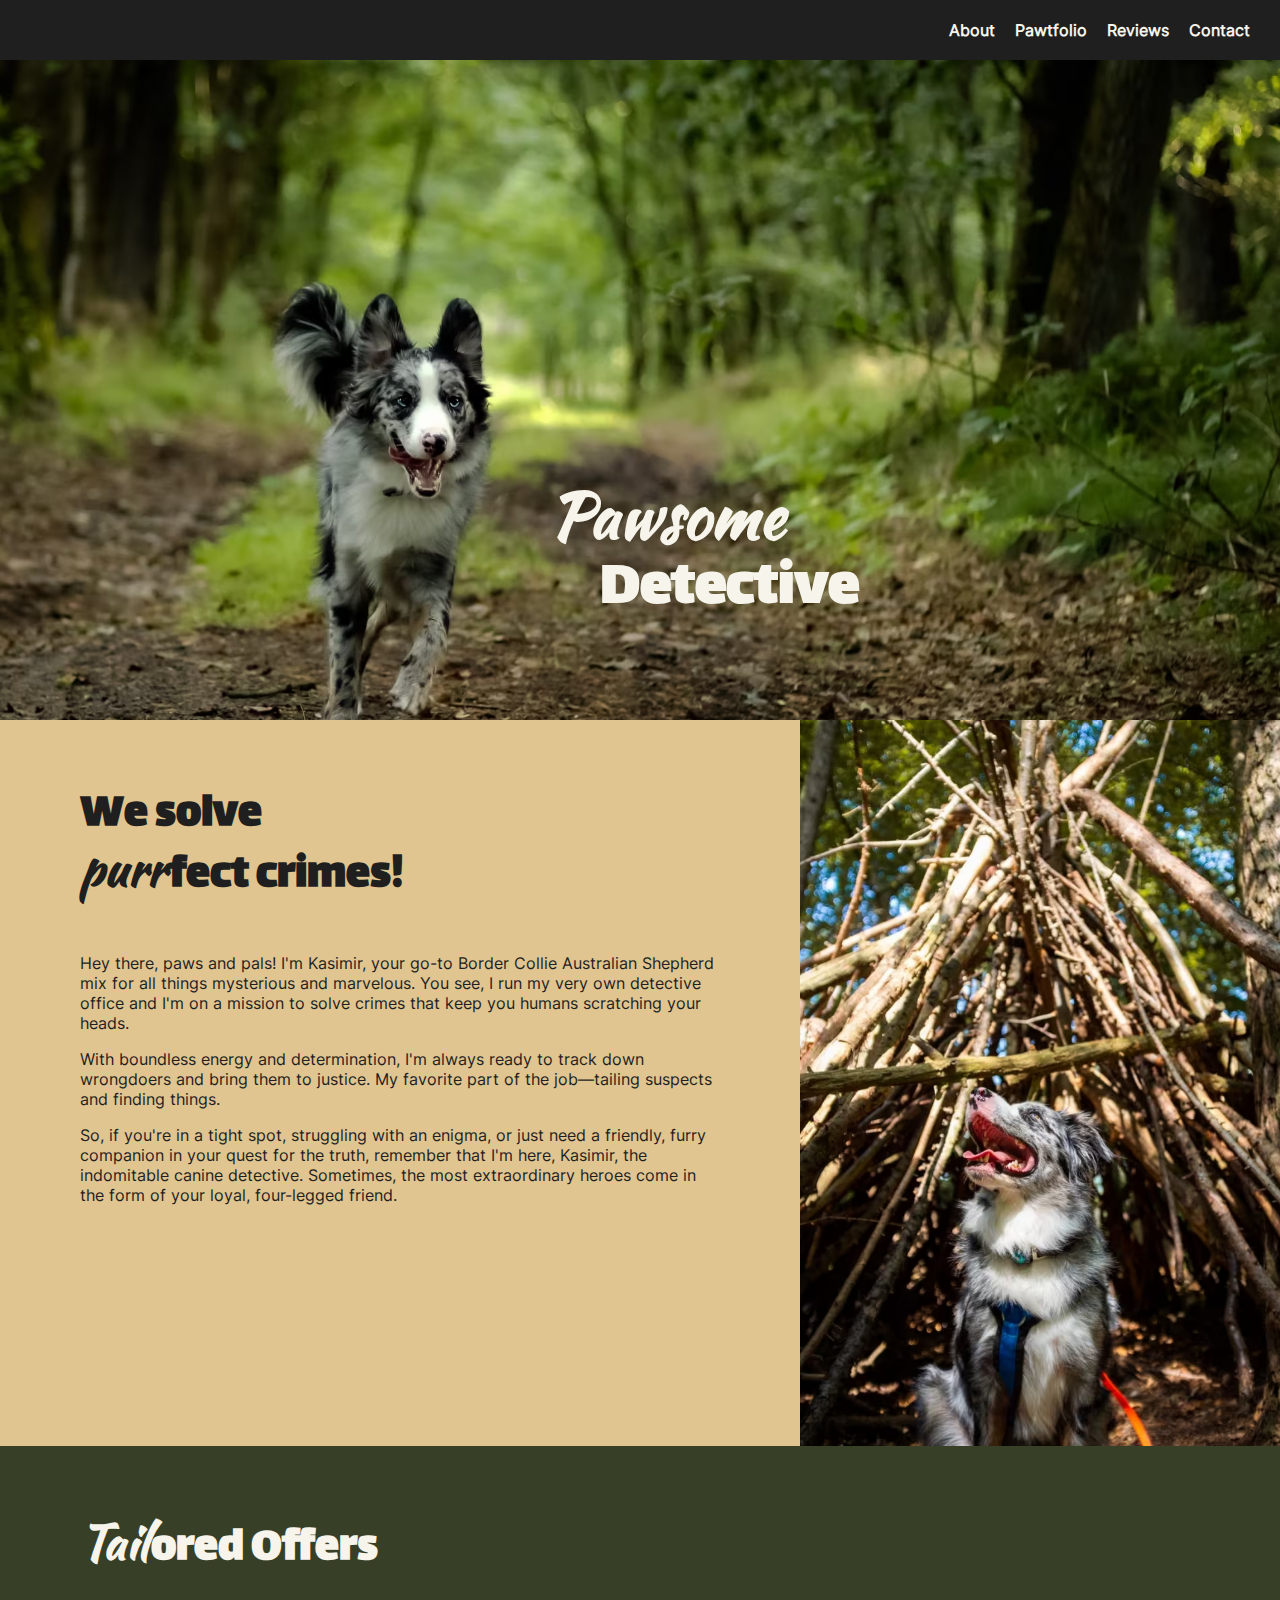
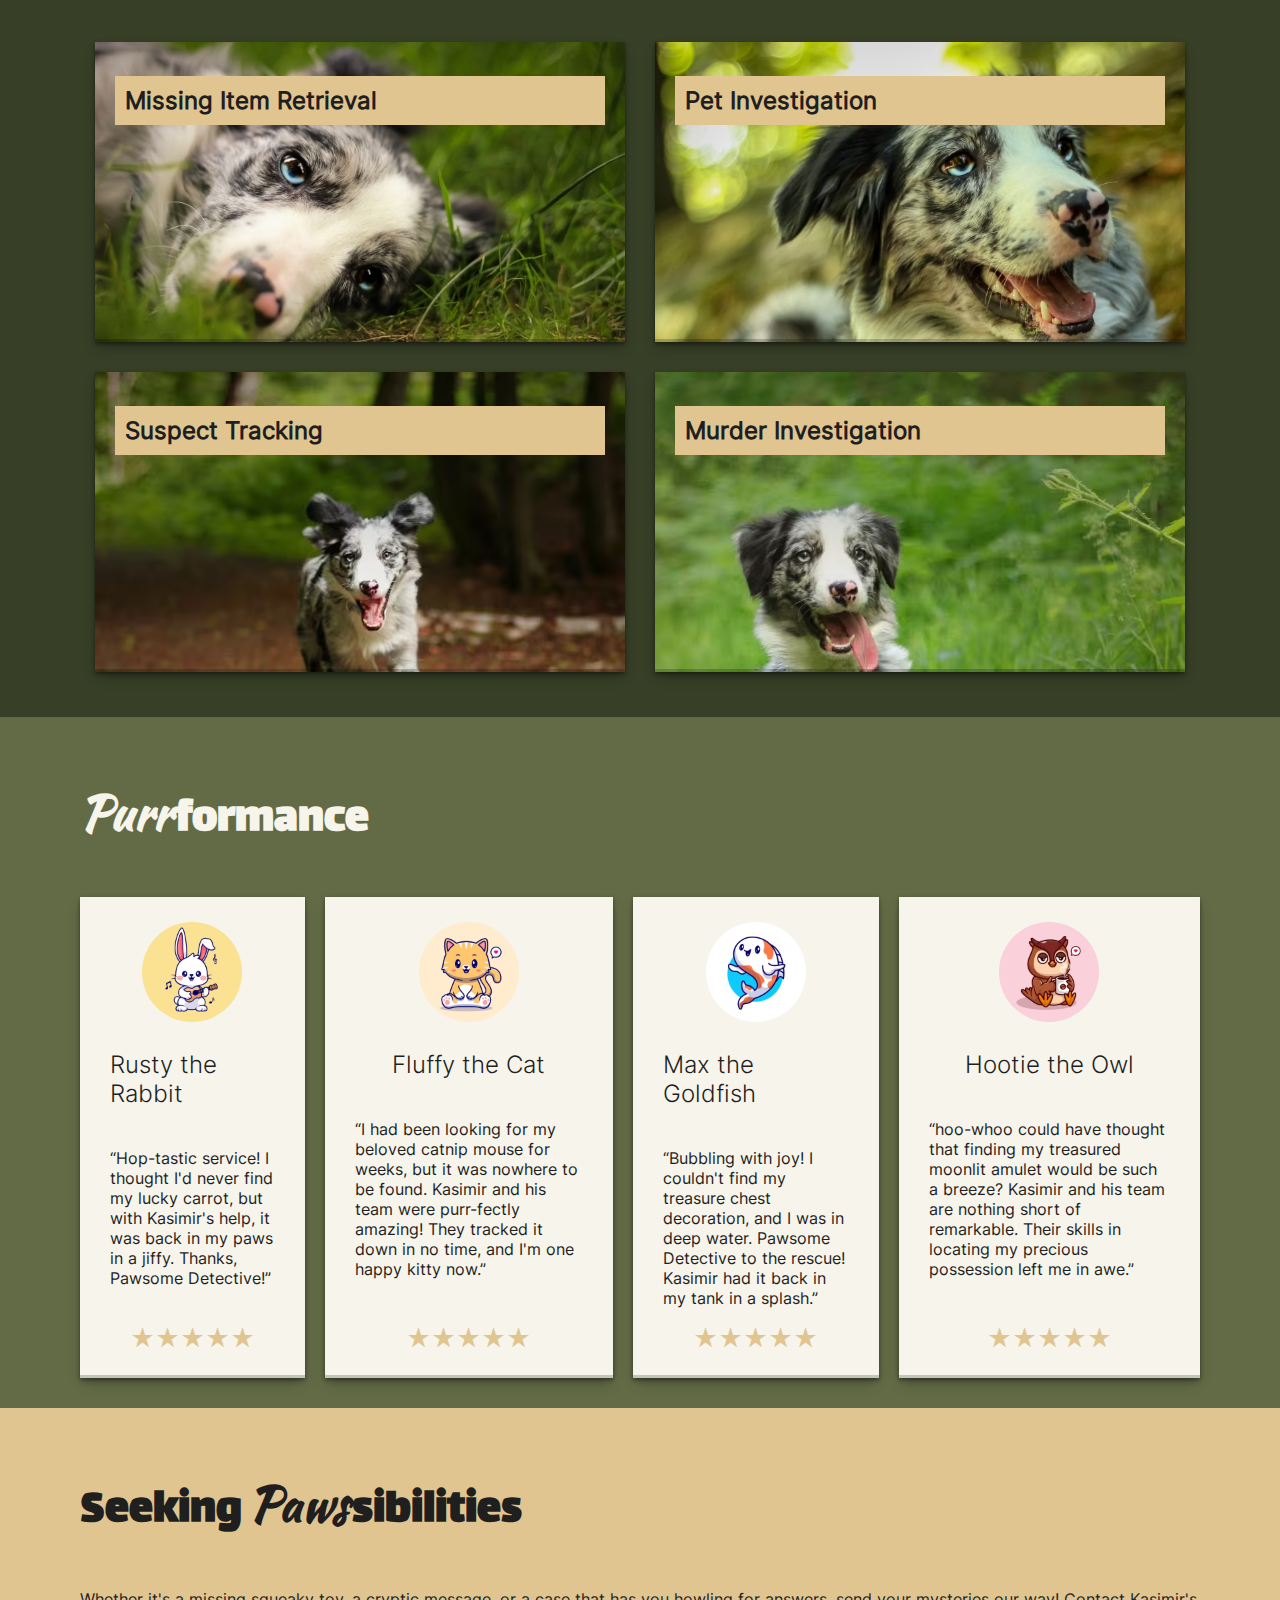
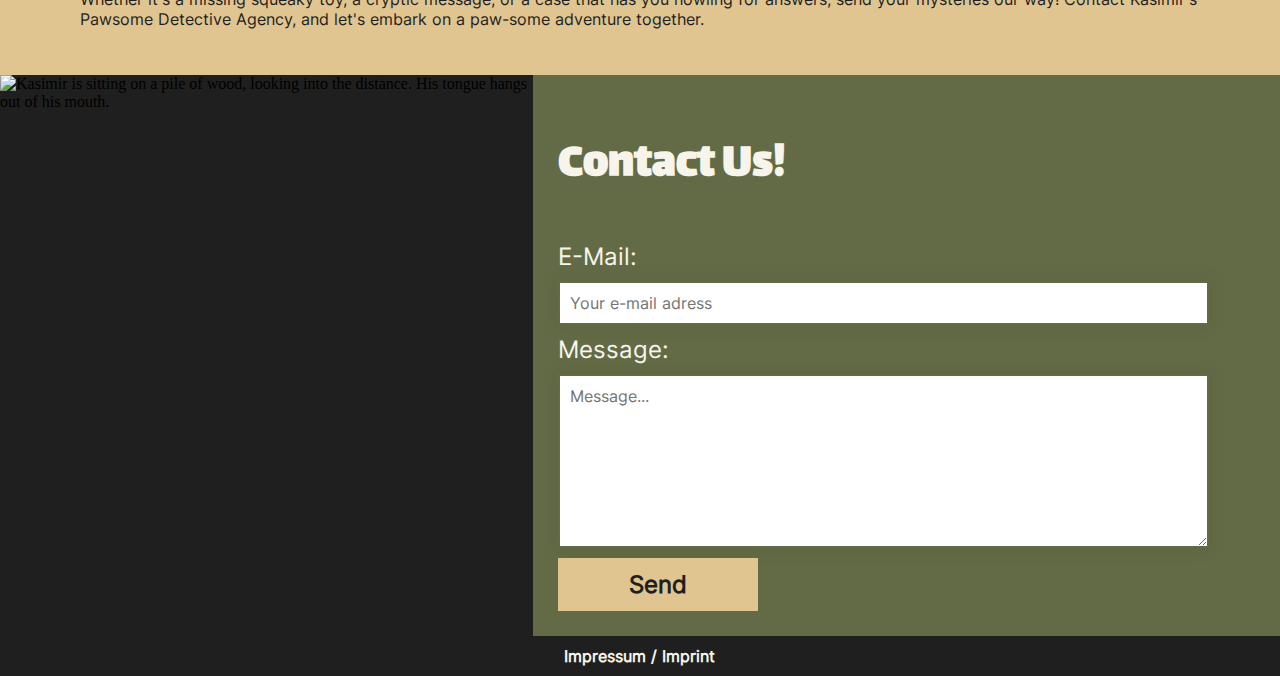
==== index.html @ 75e12eac "fix spelling error in title" ====
<!DOCTYPE html>
<html lang="en">

<head>
	<meta charset="utf-8">
	<meta name="viewport" content="width=device-width, initial-scale=1">
	<meta name="description" content="Kasimirs Pawsome Detective Agency.">
	<title>Pawsome Detective</title>
	<link href="assets/css/style.css" rel="stylesheet" />
</head>

<body>
	<div class="center">
		<div class="grid">
			<header class="navigation">
				<nav>
					<ul>
						<li><a href="#about">About</a></li>
						<li><a href="#pawtfolio">Pawtfolio</a></li>
						<li><a href="#reviews">Reviews</a></li>
						<li><a href="#contact">Contact</a></li>
					</ul>
				</nav>
			</header>
			<section class="header">
				<h1><span class="written-font">Pawsome</span><br><span class="offset">Detective</span></h1>
			</section>
			<div class="about row">
				<section id="about" class="color-light w50">
					<h2>We solve <br><span class="written-font">purr</span>fect crimes!</h2>
					<p>Hey there, paws and pals!
						I'm Kasimir, your go-to Border Collie Australian Shepherd mix for all things mysterious and marvelous. You see, I run my very own detective office and I'm on a mission to solve crimes that keep you humans scratching your heads.</p>
					<p>With boundless energy and determination, I'm always ready to track down wrongdoers and bring them to justice. My favorite part of the job—tailing suspects and finding things.</p>
					<p>So, if you're in a tight spot, struggling with an enigma, or just need a friendly, furry companion in your quest for the truth, remember that I'm here, Kasimir, the indomitable canine detective. Sometimes, the most extraordinary heroes come in the form of your loyal, four-legged friend.</p>
				</section>
				<div>
					<picture>
						<source media="(max-width: 799px)" srcset="assets/img/kasimir-tent-500w.avif" type="image/avif">
						<source media="(min-width: 800px)" srcset="assets/img/kasimir-tent-800w.avif" type="image/avif">
						<img src="assets/img/kasimir-tent-small.jpg" alt="Kasimir is sitting under a tent made out of sticks and looks up into the sky." class="picture w50">
					</picture>
				</div>
			</div>
			<section id="pawtfolio" class="offers color-dark">
				<h2><span class="written-font">Tail</span>ored Offers</h2>
				<div class="tile">
					<div class="color-light card card1">
						<div class="card-inside">
							<h3>Missing Item Retrieval</h3>
							<p>Kasimir's exceptional sense of smell and tracking abilities make him the go-to expert for finding lost or missing objects, from keys and jewelry to cherished toys.</p>
						</div>
					</div>
					<div class="color-light card card3">
						<div class="card-inside">
							<h3>Pet Investigation</h3>
							<p>Beyond human cases, Pawsome Detective specializes in investigating pet-related mysteries, such as lost pets, missing treats, and even uncovering the culprit behind the midnight snack raids.</p>
						</div>
					</div>
				</div>
				<div class="tile">
					<div class="color-light card card2">
						<div class="card-inside">
							<h3>Suspect Tracking</h3>
							<p>Kasimir's relentless pursuit of suspects, with his impressive tracking skills, are instrumental in tracking down wrongdoers and solving crimes.</p>
						</div>
					</div>
					<div class="color-light card card4">
						<div class="card-inside">
							<h3>Murder Investigation</h3>
							<p>When a murder case goes to the dogs, Kasimir is on the scent of justice! Kasimir's unwavering dedication to his work as a detective drives him to never give up on a case. His tenacity and boundless energy can lead to breakthroughs in even the most challenging murder mysteries.</p>
						</div>
					</div>
				</div>
			</section>
			<section id="reviews" class="reviews color-base">
				<h2><span class="written-font">Purr</span>formance</h2>
				<div id="slider" class="mobile">
					<input type="radio" name="slider" id="slide1" checked>
					<input type="radio" name="slider" id="slide2">
					<input type="radio" name="slider" id="slide3">
					<input type="radio" name="slider" id="slide4">
					<div id="slides">
						<div id="overflow">
							<div class="inner">
								<div class="slide slide_1">
									<div class="slide-content">
										<picture>
											<source srcset="assets/img/rabbit.avif" type="image/avif">
											<img src="assets/img/rabbit.jpg" alt="The illustration of a cute little rabbit, holding a guitar and playing music." class="profile">
										</picture>
										<h3>Rusty the Rabbit</h3>
										<p>“Hop-tastic service! I thought I'd never find my lucky carrot, but with Kasimir's help, it was back in my paws in a jiffy. Thanks, Pawsome Detective!”</p>
										<p class="stars">★★★★★</p>
									</div>
								</div>
								<div class="slide slide_2">
									<div class="slide-content">
										<picture>
											<source srcset="assets/img/cat.avif" type="image/avif">
											<img src="assets/img/cat.jpg" alt="The illustration of a cute little orange cat with a white belly. She is sitting on her bum and looks friendly." class="profile">
										</picture>
										<h3>Fluffy the Cat</h3>
										<p>“I had been looking for my beloved catnip mouse for weeks, but it was nowhere to be found. Kasimir and his team were purr-fectly amazing! They tracked it down in no time, and I'm one happy kitty now.”</p>
										<p class="stars">★★★★★</p>
									</div>
								</div>
								<div class="slide slide_3">
									<div class="slide-content">
										<picture>
											<source srcset="assets/img/fish.avif" type="image/avif">
											<img src="assets/img/fish.jpg" alt="The illustration of a white fish with orange parts. He is mid jump and looks happy." class="profile">
										</picture>
										<h3>Max the Goldfish</h3>
										<p>"Bubbling with joy! I couldn't find my treasure chest decoration, and I was in deep water. Pawsome Detective to the rescue! Kasimir had it back in my tank in a splash."</p>
										<p class="stars">★★★★★</p>
									</div>
								</div>
								<div class="slide slide_4">
									<div class="slide-content">
										<picture>
											<source srcset="assets/img/owl.avif" type="image/avif">
											<img src="assets/img/owl.jpg" alt="The illustration of a cute owl, holding a fresh cup of coffee in her wings." class="profile">
										</picture>
										<h3>Hootie the Owl</h3>
										<p>“Whoo-whoo could have thought that finding my treasured moonlit amulet would be such a breeze? Kasimir and his team are nothing short of remarkable. Their skills in locating my precious possession left me in awe.”</p>
										<p class="stars">★★★★★</p>
									</div>
								</div>
							</div>
						</div>
					</div>
					<div id="controls">
						<label for="slide1"></label>
						<label for="slide2"></label>
						<label for="slide3"></label>
						<label for="slide4"></label>
					</div>
					<div id="bullets">
						<label for="slide1"></label>
						<label for="slide2"></label>
						<label for="slide3"></label>
						<label for="slide4"></label>
					</div>
				</div>
				<div class="desktop">
					<div class="review-container">
						<div class="review-card">
							<picture>
								<source srcset="assets/img/rabbit.avif" type="image/avif">
								<img src="assets/img/rabbit.jpg" alt="The illustration of a cute little rabbit, holding a guitar and playing music." class="profile">
							</picture>
							<h3>Rusty the Rabbit</h3>
							<p class="text">“Hop-tastic service! I thought I'd never find my lucky carrot, but with Kasimir's help, it was back in my paws in a jiffy. Thanks, Pawsome Detective!”</p>
							<p class="stars">★★★★★</p>
						</div>
						<div class="review-card">
							<picture>
								<source srcset="assets/img/cat.avif" type="image/avif">
								<img src="assets/img/cat.jpg" alt="The illustration of a cute little orange cat with a white belly. She is sitting on her bum and looks friendly." class="profile">
							</picture>
							<h3>Fluffy the Cat</h3>
							<p class="text">“I had been looking for my beloved catnip mouse for weeks, but it was nowhere to be found. Kasimir and his team were purr-fectly amazing! They tracked it down in no time, and I'm one happy kitty now.”</p>
							<p class="stars">★★★★★</p>
						</div>
						<div class="review-card">
							<picture>
								<source srcset="assets/img/fish.avif" type="image/avif">
								<img src="assets/img/fish.jpg" alt="The illustration of a white fish with orange parts. He is mid jump and looks happy." class="profile">
							</picture>
							<h3>Max the Goldfish</h3>
							<p class="text">“Bubbling with joy! I couldn't find my treasure chest decoration, and I was in deep water. Pawsome Detective to the rescue! Kasimir had it back in my tank in a splash.”</p>
							<p class="stars">★★★★★</p>
						</div>
						<div class="review-card">
							<picture>
								<source srcset="assets/img/owl.avif" type="image/avif">
								<img src="assets/img/owl.jpg" alt="The illustration of a cute owl, holding a fresh cup of coffee in her wings." class="profile">
							</picture>
							<h3>Hootie the Owl</h3>
							<p class="text">“hoo-whoo could have thought that finding my treasured moonlit amulet would be such a breeze? Kasimir and his team are nothing short of remarkable. Their skills in locating my precious possession left me in awe.”</p>
							<p class="stars">★★★★★</p>
						</div>
					</div>
				</div>
			</section>
			<section id="contact" class="contact-text color-light">
				<h2>Seeking <span class="written-font">Paws</span>sibilities</h2>
				<p>Whether it's a missing squeaky toy, a cryptic message, or a case that has you howling for answers, send your mysteries our way! Contact Kasimir's Pawsome Detective Agency, and let's embark on a paw-some adventure together.</p>
			</section>
			<section class="contact-form color-base flex-col">
				<h2>Contact Us!</h3>
				<label for="mailform">E-Mail:</label>
				<input type="email" id="mailform" placeholder="Your e-mail adress">
				<label for="message">Message:</label>
				<textarea placeholder="Message..." id="message"></textarea>
				<button class="button">Send</button>
			</section>
			<picture class="pic2">
				<source media="(max-width: 799px)" srcset="assets/img/kasimir-trees.avif" type="image/avif">
				<source media="(min-width: 800px)" srcset="assets/img/kasimir-trees-desktop.avif" type="image/avif">
				<img src="assets/img/kasimir-tent-small.jpg" alt="Kasimir is sitting on a pile of wood, looking into the distance. His tongue hangs out of his mouth." />
			</picture>
			<footer class="footer">
				<a href="imprint.html" target="_blank">Impressum / Imprint</a>
			</footer>
		</div>
	</div>
</body>

</html>
---- assets/css/style.css ----
/* Custom Values */
:root {
	--color-background-dark: #373F27;
	/*dark green*/
	--color-background-light: #E0C590;
	/*Gold*/
	--color-background: #636B46;
	/*Green*/
	--color-text-light: #F6F4EB;
	/*creme white*/
	--color-text-dark: #1F1F1F;
	/*soft black*/

	--font-size-small: 1rem;
	--font-size-medium: 1.5em;
	--font-size-large: 3em;
	--font-size-xxlarge: 4em;
	--font-size-huge: 7em;
}

/* Reset defaults */
body {
	margin: 0px 0px 0px 0px;
	background-color: var(--color-text-dark);
}

/* Fonts */

@font-face {
	font-family: "Inter";
	src:
		url("../fonts/Inter/static/Inter-Light.ttf") format("truetype");
	font-weight: 300;
	font-style: normal;
	font-display: swap
}

@font-face {
	font-family: "Inter";
	src:
		url("../fonts/Inter/static/Inter-Regular.ttf") format("truetype");
	font-weight: 400;
	font-style: normal;
	font-display: swap
}

@font-face {
	font-family: "Inter-Bold";
	src:
		url("../fonts/Inter/static/Inter-Bold.ttf") format("truetype");
	font-weight: 700;
	font-style: normal;
	font-display: swap
}

@font-face {
	font-family: "Kaushan Script";
	src:
		local("Kaushan Script"),
		url("../fonts/Kaushan_Script/KaushanScript-Regular.ttf") format("truetype");
	font-display: swap
}

@font-face {
	font-family: "Lalezar";
	src:
		local("Lalezar"),
		url("../fonts/Lalezar/Lalezar-Regular.ttf") format("truetype");
	font-display: swap
}

/* Grid */


@media (min-width: 1024px) {
	.center {
		display: flex;
		justify-content: center;
	}

	.grid {
		display: grid;
		grid-template-columns: repeat(12, 1fr);
		grid-column-gap: 0px;
		grid-row-gap: 0px;
		max-width: 1300px;
	}

	.navigation {
		grid-area: 1 / 1 / 2 / 13;
	}

	.header {
		grid-area: 2 / 1 / 3 / 13;
	}

	.about {
		grid-area: 3 / 1 / 4 / 13;
	}

	.offers {
		grid-area: 4 / 1 / 5 / 13;
	}

	.reviews {
		grid-area: 5 / 1 / 6 / 13;
	}

	.contact-text {
		grid-area: 6 / 1 / 7 / 13;
	}

	.contact-form {
		grid-area: 7 / 6 / 8 / 13;
	}

	.pic2 {
		grid-area: 7 / 1 / 8 / 6;
	}

	.footer {
		grid-area: 8 / 1 / 9 / 13;
	}
}


/* Text Fonts */
p {
	font-family: "Inter", "Courier New", monospace;
	font-size: var(--font-size-small);
}

a {
	font-family: "Inter";
}

/* Headings */

h1,
h2 {
	font-family: "Lalezar", Times, serif;
}

h3,
h4 {
	font-family: "Inter", Times, serif;
	font-size: var(--font-size-medium);
}

h1 {
	font-size: var(--font-size-xxlarge);
}

h2 {
	font-size: var(--font-size-large);
	line-height: 1.1em;
	padding-bottom: 10px;
}

.written-font {
	font-family: "Kaushan Script";
	margin-right: 3px;
}

/* Images */
img {
	width: 100%;
	height: 100%;
}

/* Hide and display different elements on desktop and mobile */
.desktop {
	display: none;
}

@media (min-width: 1000px) {
	.desktop {
		display: block;
	}

	.mobile {
		display: none;
	}
}


/* Navbar */
nav {
	align-items: center;
	background-color: var(--color-text-dark);
	display: flex;
	height: 60px;
}

nav a {
	color: var(--color-text-light);
	text-decoration: transparent;
	font-weight: bold;
}

ul {
	list-style-type: none;
}

li {
	display: inline;
	float: left;
}

li a {
	display: block;
	padding: 10px 10px;
	text-align: center;
}

li a:hover {
	text-decoration: underline;
}

@media (min-width: 650px) {

	nav {
		justify-content: end;
	}

	ul {
		flex-direction: row;
		display: flex;
		font-size: var(--font-size-small);
		margin-right: 20px;
	}
}

/* Sections */

section {
	padding: 30px 20px;
	max-width: 1440px;
}

@media (min-width: 650px) {

	section {
		padding: 25px;
		justify-content: center;
	}

	section:not(.contact-form) {
		padding: 30px 80px;
	}
}

.flex-col {
	display: flex;
	flex-direction: column;
}

/* Footer */

footer {
	display: flex;
	background-color: var(--color-text-dark);
	align-items: center;
	justify-content: center;
	height: 40px;
}

footer a {
	color: var(--color-text-light);
	font-weight: bold;
	text-decoration: transparent;
}

footer a:hover {
	text-decoration: underline;
}

/* Header Design */

.header {
	background-image: url("../img/kasimir-header-mobile.avif"), url("../img/kasimir-header-mobile.jpg");
	background-size: cover;
	height: 500px;
}

h1 {
	color: var(--color-text-light);
	position: absolute;
	top: 340px;
	left: 10px;

	line-height: 1;
}

.offset {
	margin-left: 50px;
}

@media (min-width: 650px) {
	.header {
		background-image: url("../img/kasimir-header.avif"), url("../img/kasimir-header.jpg");
		height: 555px;
	}

	h1 {
		top: 475px;
		left: 335px;
	}
}

@media (min-width: 1024px) {
	.header {
		height: 600px;
	}

	h1 {
		top: 440px;
		left: 550px;
	}
}


@media (min-width: 1440px) {
	.header {
		height: 865px;
	}

	h1 {
		top: 470px;
		left: 650px;
		font-size: var(--font-size-huge);
	}
}

@media (min-width: 1512px) {

	h1 {
		top: 580px;
		left: 800px;

	}
}

@media (min-width: 2560px) {

	h1 {
		top: 545px;
		left: 1260px;
	}
}

/* Reset h1 position for other pages */

.page {
	top: auto;
	left: 0;
	margin: 0 auto;
	position: relative;
}

/* Coloring for different parts */

.color-light {
	background-color: var(--color-background-light);
	color: var(--color-text-dark);
}

.color-dark {
	background-color: var(--color-background-dark);
	color: var(--color-text-light);
}

.color-base {
	background-color: var(--color-background);
	color: var(--color-text-light);
}

/* Changing Layout on Desktop*/

@media (min-width: 1000px) {
	.row {
		display: flex;
		flex-direction: row;
		max-width: 1440px;
	}

	.w50 {
		flex: 0 0 50%;
	}

	.picture {
		width: 100%;
		height: 100%;
		object-fit: cover;
		object-position: 50% 50%;
	}
}


/* cards */

.card {
	margin: 15px 0;
	box-shadow: rgba(0, 0, 0, 0.4) 0px 2px 4px, rgba(0, 0, 0, 0.3) 0px 7px 13px -3px, rgba(0, 0, 0, 0.2) 0px -3px 0px inset;
}

.card-inside {
	padding: 10px 20px;
}

@media (min-width: 650px) {
	.tile {
		display: flex;
		flex-direction: row;
	}

	.card {
		margin: 15px 15px;
		width: 50%;
		background-size: cover;
		min-height: 300px;
	}

	.card-inside {
		height: 95%;
	}

	.card1 {
		background-image: url("../img/kasimir-head.avif"), url("../img/kasimir-head.jpg");
	}

	.card2 {
		background-image: url("../img/kasimir-running.avif"), url("../img/kasimir-running.jpg");
	}

	.card3 {
		background-image: url("../img/kasimir-laying.avif"), url("../img/kasimir-laying.jpg");
	}

	.card4 {
		background-image: url("../img/kasimir-sitting.avif"), url("../img/kasimir-sitting.jpg");
	}

	.card-inside p {
		opacity: 0;
	}

	.card-inside h3 {
		background-color: var(--color-background-light);
		padding: 10px 10px;
	}

	.card-inside:hover p {
		opacity: 1;
	}

	.card-inside:hover {
		background-color: var(--color-background-light);
	}
}

/* Review Cards Desktop */

.review-card {
	display: flex;
	flex-direction: column;
	background-color: var(--color-text-light);
	color: var(--color-text-dark);
	padding: 25px 30px;
	align-items: center;
	box-shadow: rgba(0, 0, 0, 0.4) 0px 2px 4px, rgba(0, 0, 0, 0.3) 0px 7px 13px -3px, rgba(0, 0, 0, 0.2) 0px -3px 0px inset;
}

.review-card .text {
	flex-grow: 2;
}

.review-card h3 {
	font-weight: 300;
}

.review-container {
	display: flex;
	max-width: 1400px;
	margin: 0 auto;
	column-gap: 20px;
}

/* Review Cards genral and mobile*/

.arrow {
	height: 75%;
}

.profile {
	width: 100px;
	height: 100px;
	border-radius: 50px;
}

.stars {
	color: var(--color-background-light);
	margin: auto;
	font-size: 1.5em;
	flex-grow: 0;
}

.mirrow {
	transform: rotate(180deg)
}

/* Input Fields and Labels */

input,
textarea,
label {
	font-family: "Inter";
	font-size: var(--font-size-small);
}

input,
textarea {
	padding: 10px;
	margin: 10px 0;
	border: 2px solid var(--color-background);
	box-shadow: 0 0 15px 4px rgba(0, 0, 0, 0.06);
	width: 90%;
}

input:focus {
	border-color: var(--color-background-dark);
}

textarea {
	resize: vertical;
	height: 150px;
}

.button {
	border: 2px solid var(--color-background-light);
	background-color: var(--color-background-light);
	color: var(--color-text-dark);
	font-family: "Inter";
	font-weight: bold;
	width: 200px;
	padding: 10px 0;
}

.button:hover {
	background-color: var(--color-text-light);
	color: var(--color-background-dark);
}

@media (min-width: 1024px) {

	label,
	.button {
		font-size: var(--font-size-medium);
	}

	input,
	textarea {
		font-size: var(--font-size-small);
	}
}

/* Slider, Code by anna_blok, see readme for details */

#slider {
	margin: 0 auto;
	width: 800px;
	max-width: 100%;
	text-align: center;
}

#slider input[type=radio] {
	display: none;
}

#slider label {
	cursor: pointer;
	text-decoration: none;
}

#slides {
	position: relative;
	z-index: 1;
}

#overflow {
	width: 100%;
	overflow: hidden;
}

#slide1:checked~#slides .inner {
	margin-left: 0;
}

#slide2:checked~#slides .inner {
	margin-left: -100%;
}

#slide3:checked~#slides .inner {
	margin-left: -200%;
}

#slide4:checked~#slides .inner {
	margin-left: -300%;
}

#slides .inner {
	transition: margin-left 800ms cubic-bezier(0.770, 0.000, 0.175, 1.000);
	width: 400%;
	height: 500px;
}

#slides .slide {
	width: 25%;
	float: left;
	display: flex;
	justify-content: center;
	align-items: center;
	height: 100%;
	color: var(--color-text-dark);
}

#slides p {
	font-size: var(--font-size-small);
	margin: 15px 20px;
}

#slides .slide_1 {
	background-color: var(--color-text-light);
}

#slides .slide_2 {
	background-color: var(--color-text-light);
}

#slides .slide_3 {
	background-color: var(--color-text-light);
}

#slides .slide_4 {
	background-color: var(--color-text-light);
}

#controls {
	margin: -180px 0 0 0;
	width: 100%;
	height: 50px;
	z-index: 3;
	position: relative;
}

#controls label {
	transition: opacity 0.2s ease-out;
	display: none;
	width: 50px;
	height: 50px;
	opacity: .4;
}

#controls label:hover {
	opacity: 1;
}

#slide1:checked~#controls label:nth-child(2),
#slide2:checked~#controls label:nth-child(3),
#slide3:checked~#controls label:nth-child(4),
#slide4:checked~#controls label:nth-child(1) {
	background: url(../img/vector-arrow.svg) no-repeat;
	float: right;
	margin: 0 -50px 0 0;
	display: block;
}

#slide1:checked~#controls label:nth-last-child(2),
#slide2:checked~#controls label:nth-last-child(3),
#slide3:checked~#controls label:nth-last-child(4),
#slide4:checked~#controls label:nth-last-child(1) {
	background: url(../img/arrow-left.svg) no-repeat;
	float: left;
	margin: 0 0 0 -50px;
	display: block;
}

#bullets {
	margin: 150px 0 0;
	text-align: center;
}

#bullets label {
	display: inline-block;
	width: 10px;
	height: 10px;
	border-radius: 100%;
	background: #ccc;
	margin: 0 10px;
}

#slide1:checked~#bullets label:nth-child(1),
#slide2:checked~#bullets label:nth-child(2),
#slide3:checked~#bullets label:nth-child(3),
#slide4:checked~#bullets label:nth-child(4) {
	background: #444;
}

@media screen and (max-width: 900px) {

	#slide1:checked~#controls label:nth-child(2),
	#slide2:checked~#controls label:nth-child(3),
	#slide3:checked~#controls label:nth-child(4),
	#slide4:checked~#controls label:nth-child(1),
	#slide1:checked~#controls label:nth-last-child(2),
	#slide2:checked~#controls label:nth-last-child(3),
	#slide3:checked~#controls label:nth-last-child(4),
	#slide4:checked~#controls label:nth-last-child(1) {
		margin: 0;
	}

	#slides {
		max-width: calc(100% - 140px);
		margin: 0 auto;
	}
}
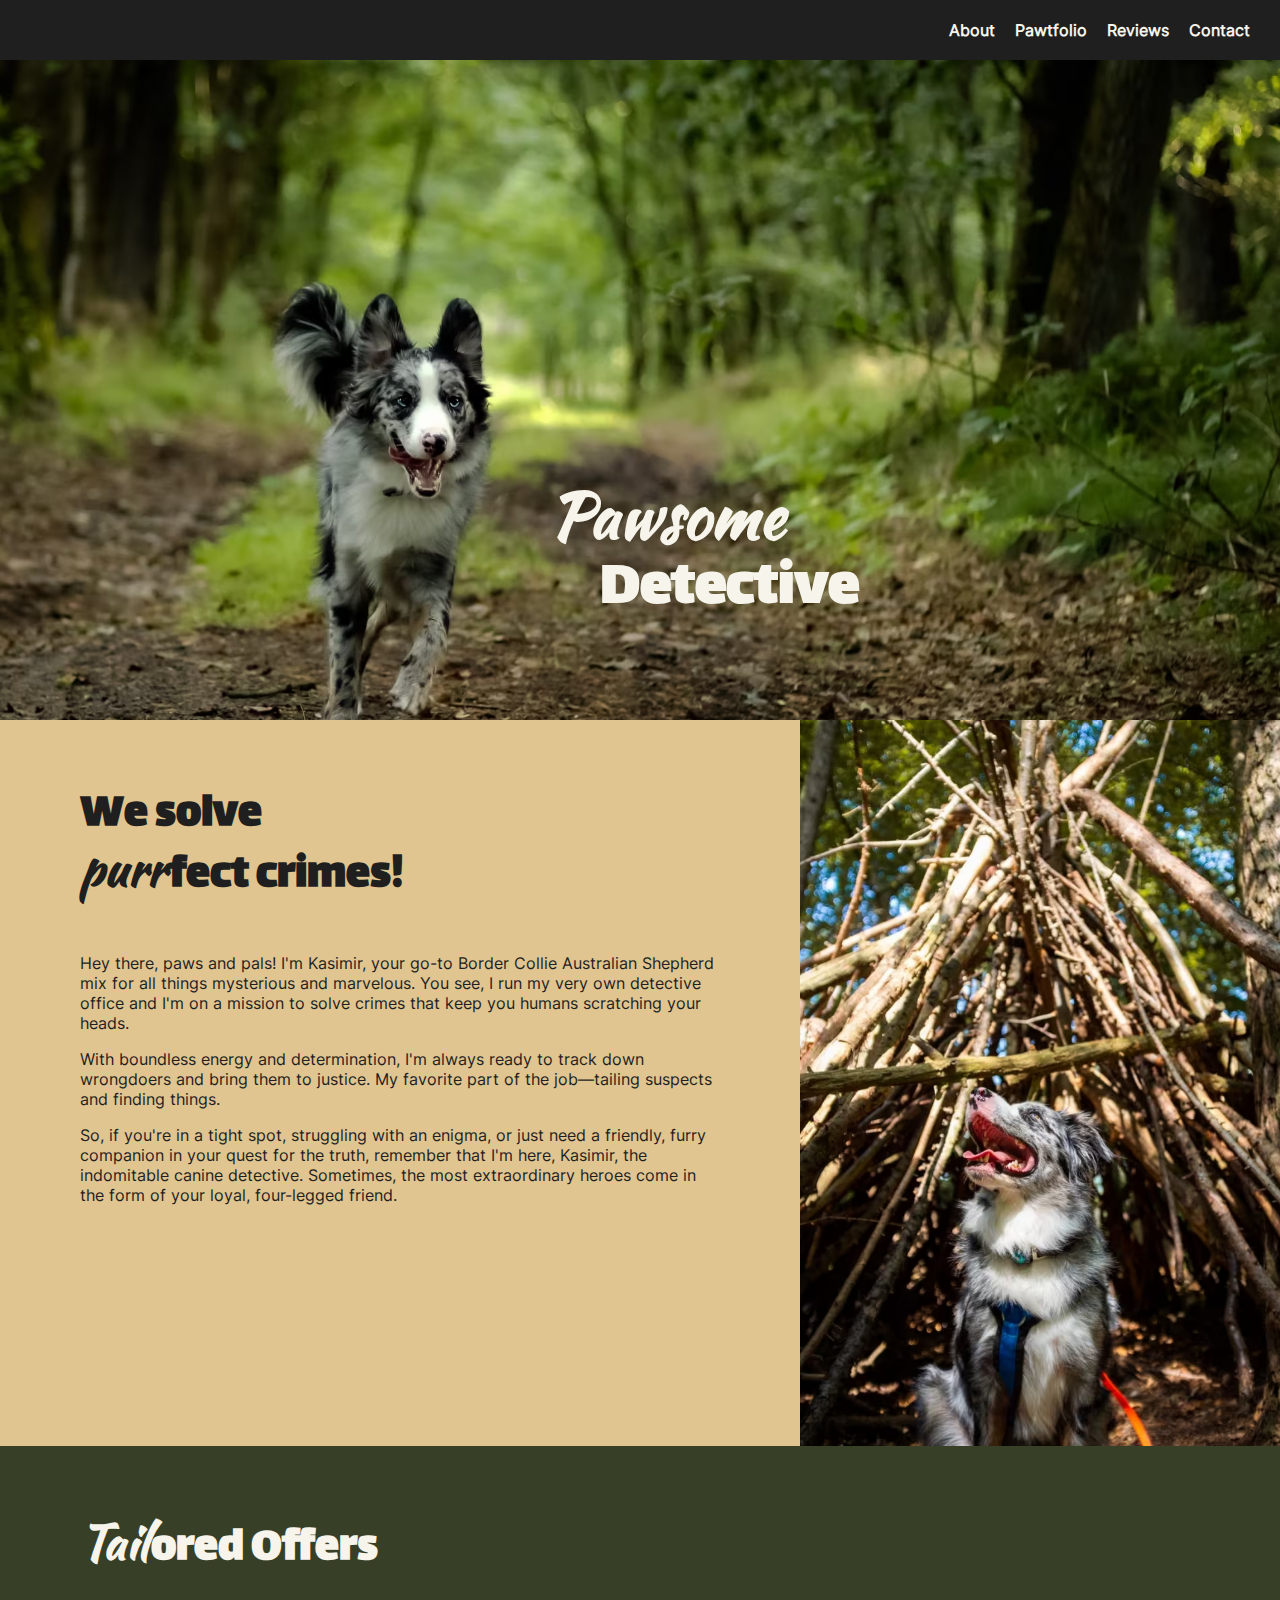
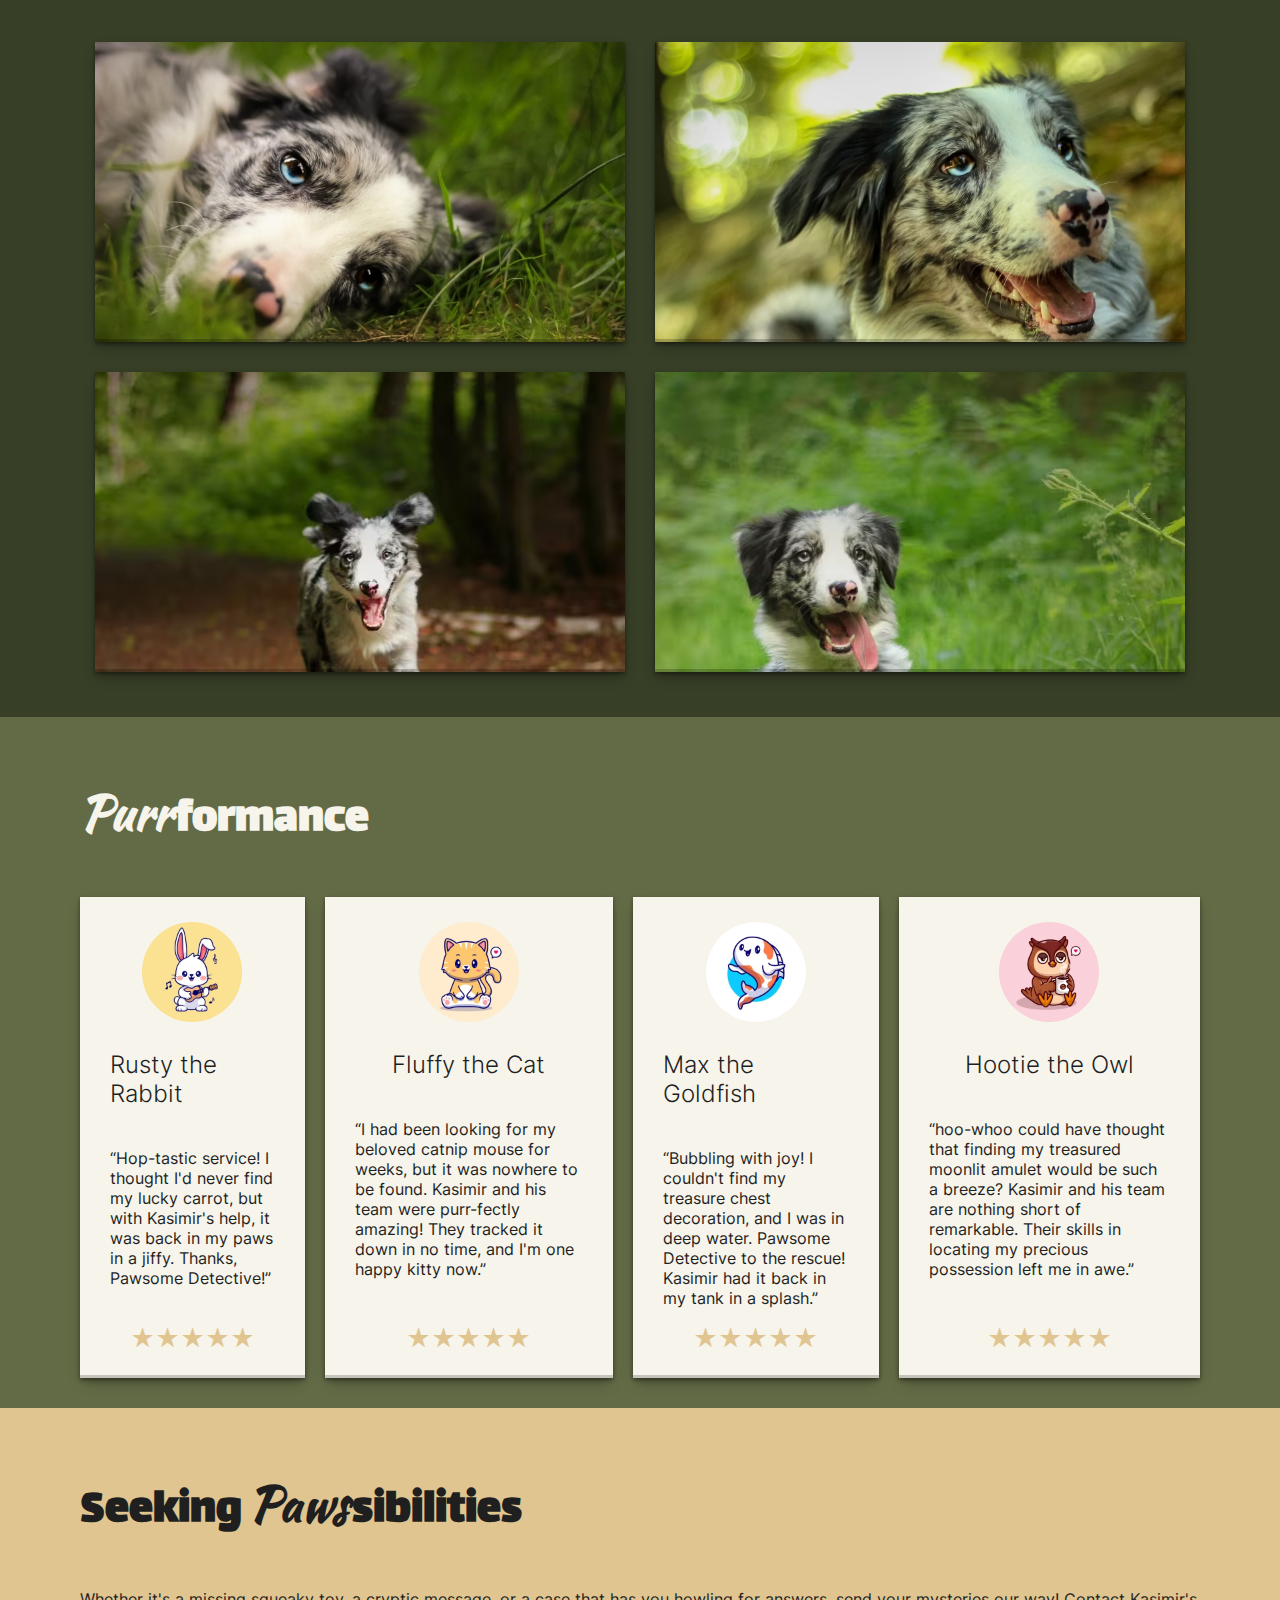
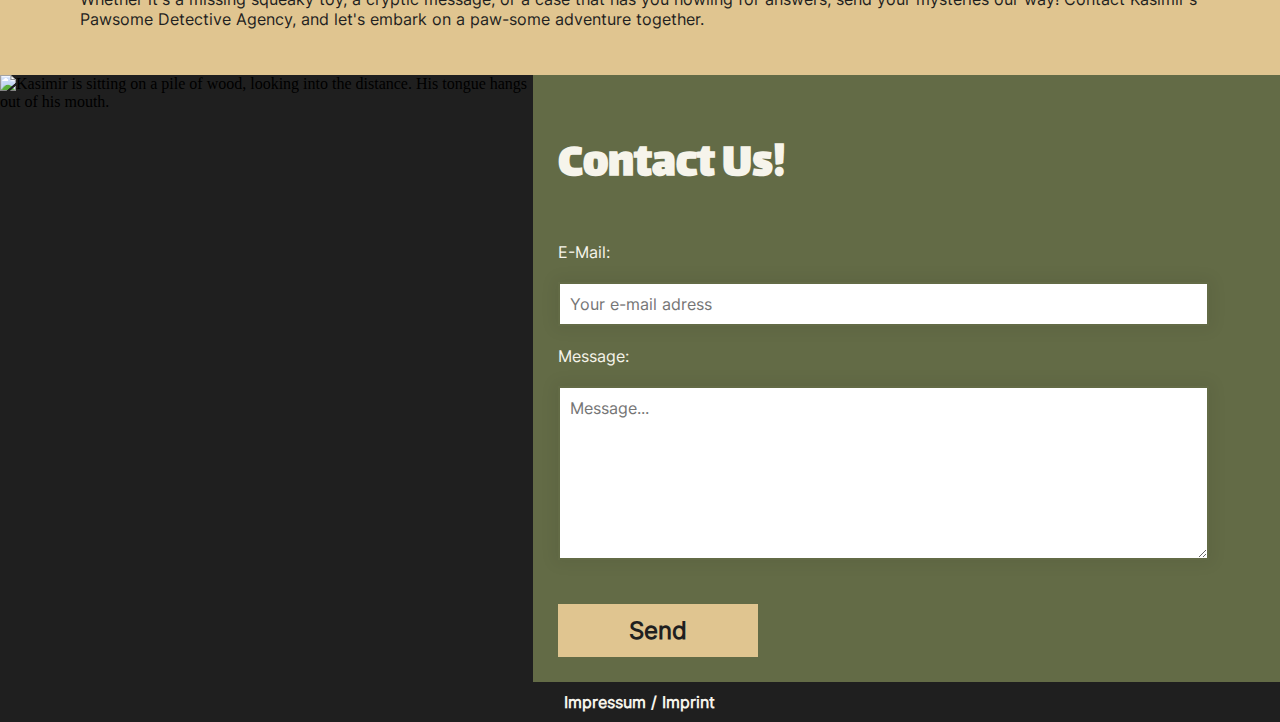
==== commit 944114b8: "add form element and form dump to mailform" ====
--- a/index.html
+++ b/index.html
@@ -188,12 +188,14 @@
 				<p>Whether it's a missing squeaky toy, a cryptic message, or a case that has you howling for answers, send your mysteries our way! Contact Kasimir's Pawsome Detective Agency, and let's embark on a paw-some adventure together.</p>
 			</section>
 			<section class="contact-form color-base flex-col">
-				<h2>Contact Us!</h3>
-				<label for="mailform">E-Mail:</label>
-				<input type="email" id="mailform" placeholder="Your e-mail adress">
-				<label for="message">Message:</label>
-				<textarea placeholder="Message..." id="message"></textarea>
-				<button class="button">Send</button>
+				<h2>Contact Us!</h2>
+				<form method="POST" action="https://formdump.codeinstitute.net/">
+					<label for="mailform">E-Mail:</label>
+					<input type="email" id="mailform" placeholder="Your e-mail adress" required>
+					<label for="message">Message:</label>
+					<textarea placeholder="Message..." id="message" required></textarea>
+					<button class="button" type="submit">Send</button>
+				</form>
 			</section>
 			<picture class="pic2">
 				<source media="(max-width: 799px)" srcset="assets/img/kasimir-trees.avif" type="image/avif">
--- a/assets/css/style.css
+++ b/assets/css/style.css
@@ -441,16 +441,11 @@
 		background-image: url("../img/kasimir-sitting.avif"), url("../img/kasimir-sitting.jpg");
 	}
 
-	.card-inside p {
+	.card-inside {
 		opacity: 0;
 	}
 
-	.card-inside h3 {
-		background-color: var(--color-background-light);
-		padding: 10px 10px;
-	}
-
-	.card-inside:hover p {
+	.card-inside:hover {
 		opacity: 1;
 	}
 
@@ -520,11 +515,17 @@
 
 input,
 textarea {
+	font-family: "Inter";
+	font-size: var(--font-size-small);
 	padding: 10px;
-	margin: 10px 0;
+	margin: 20px 0;
 	border: 2px solid var(--color-background);
 	box-shadow: 0 0 15px 4px rgba(0, 0, 0, 0.06);
 	width: 90%;
+}
+
+.contact-form label {
+	padding-top: 20px;
 }
 
 input:focus {
@@ -544,6 +545,8 @@
 	font-weight: bold;
 	width: 200px;
 	padding: 10px 0;
+	margin-top: 20px;
+	font-weight: bold;
 }
 
 .button:hover {
@@ -553,7 +556,10 @@
 
 @media (min-width: 1024px) {
 
-	label,
+	label {
+		font-size: var(--font-size-small);
+	}
+
 	.button {
 		font-size: var(--font-size-medium);
 	}
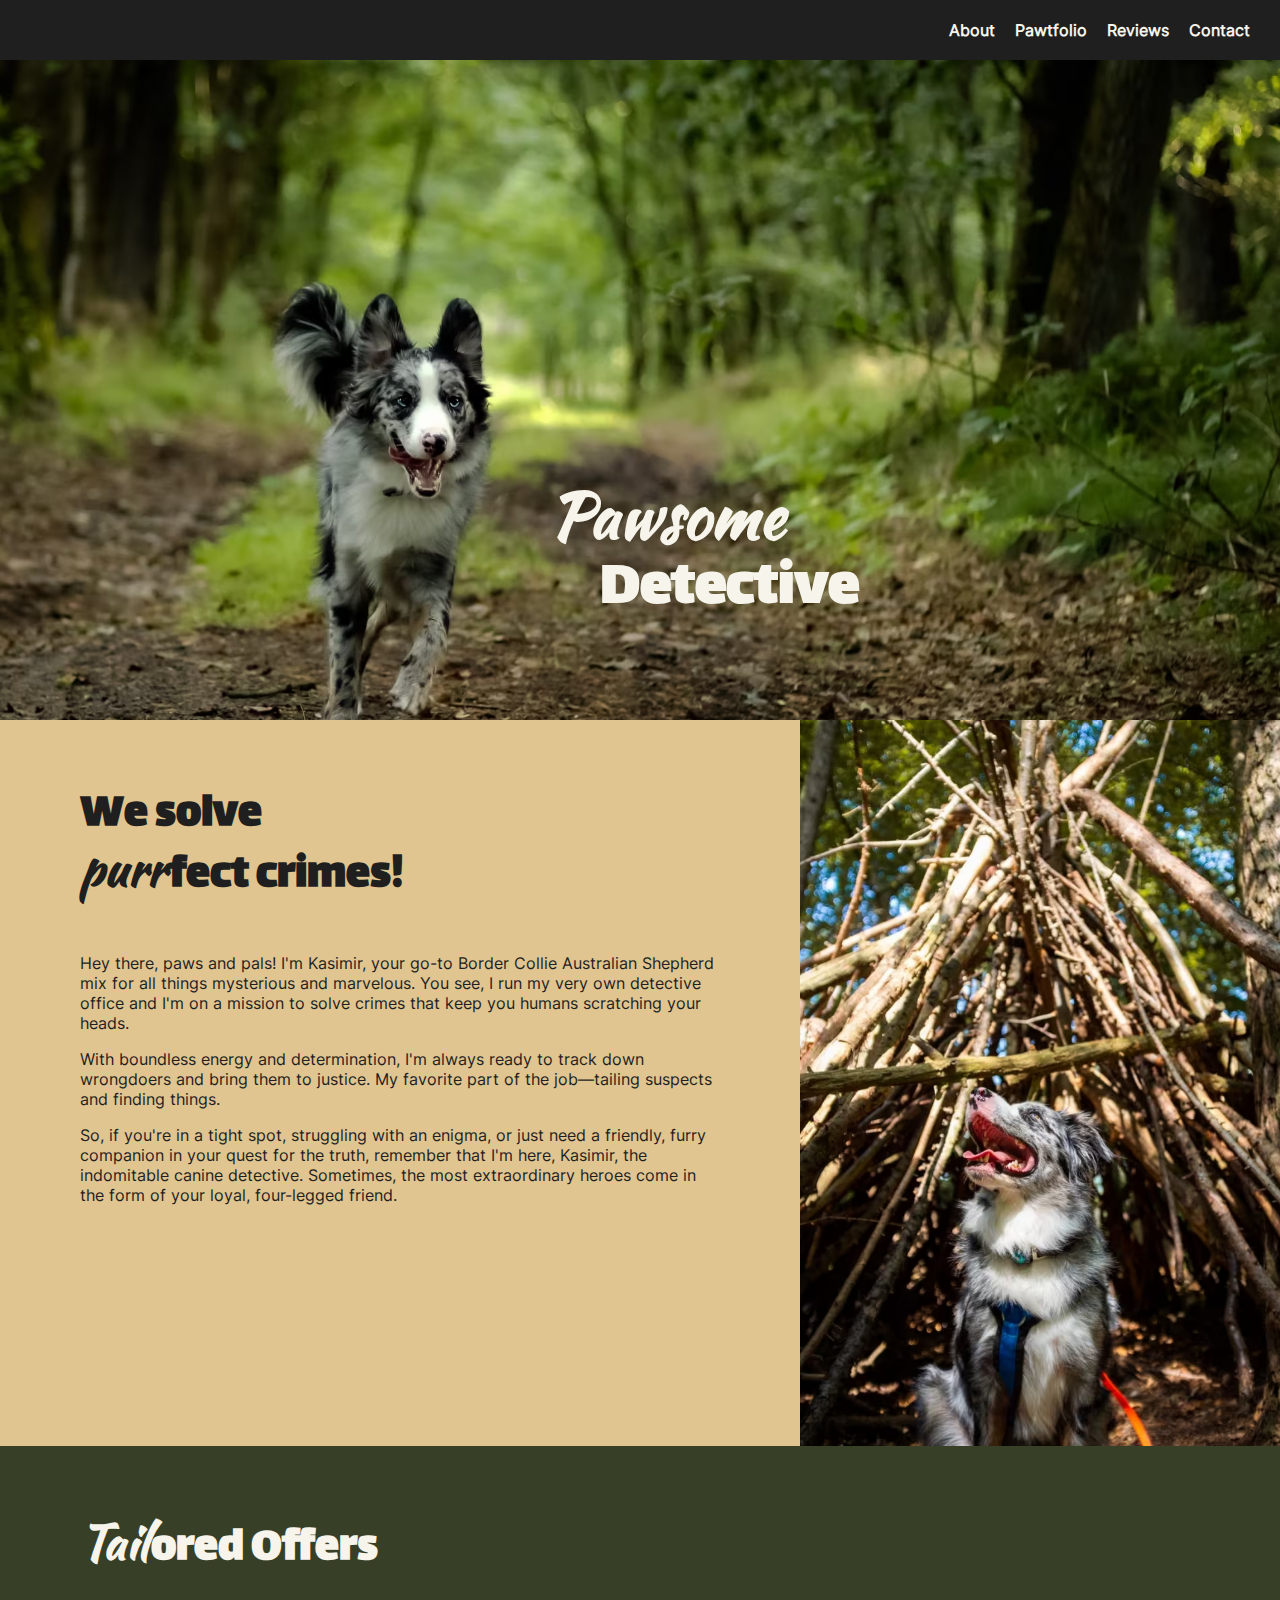
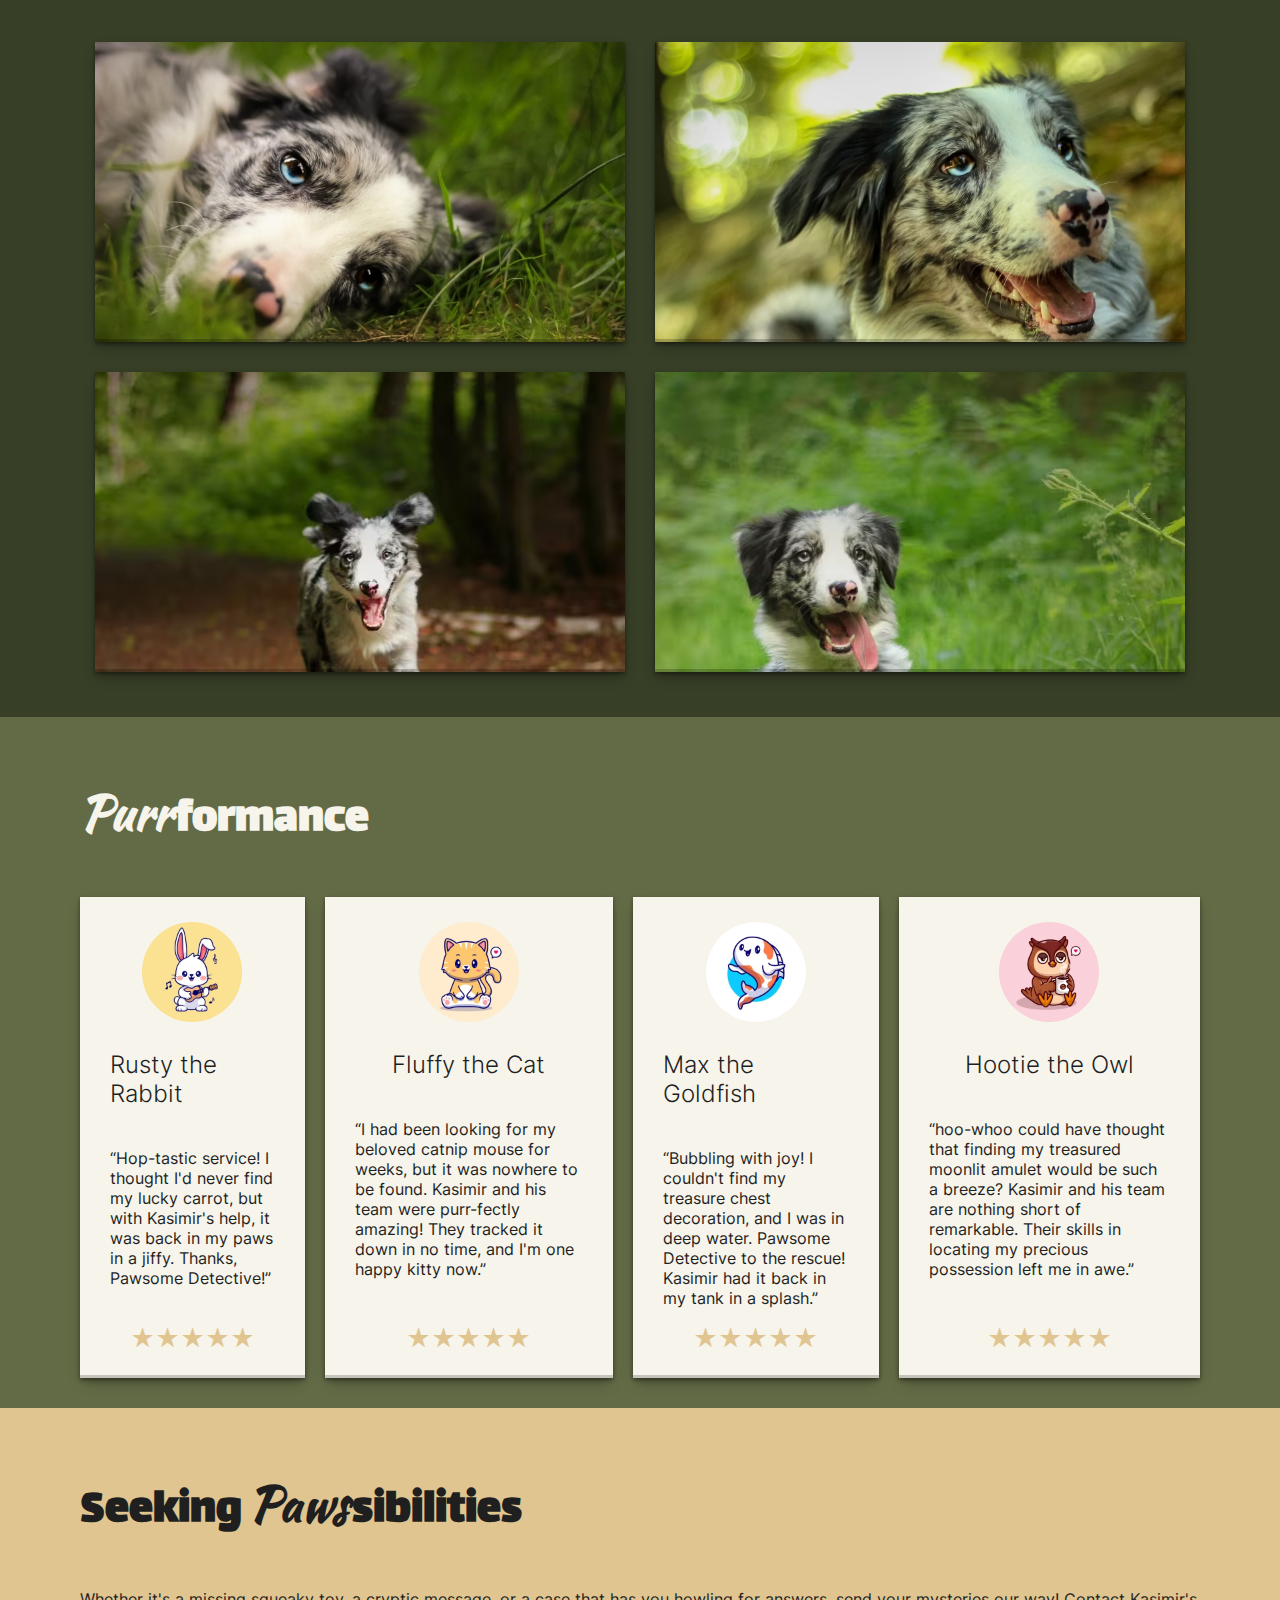
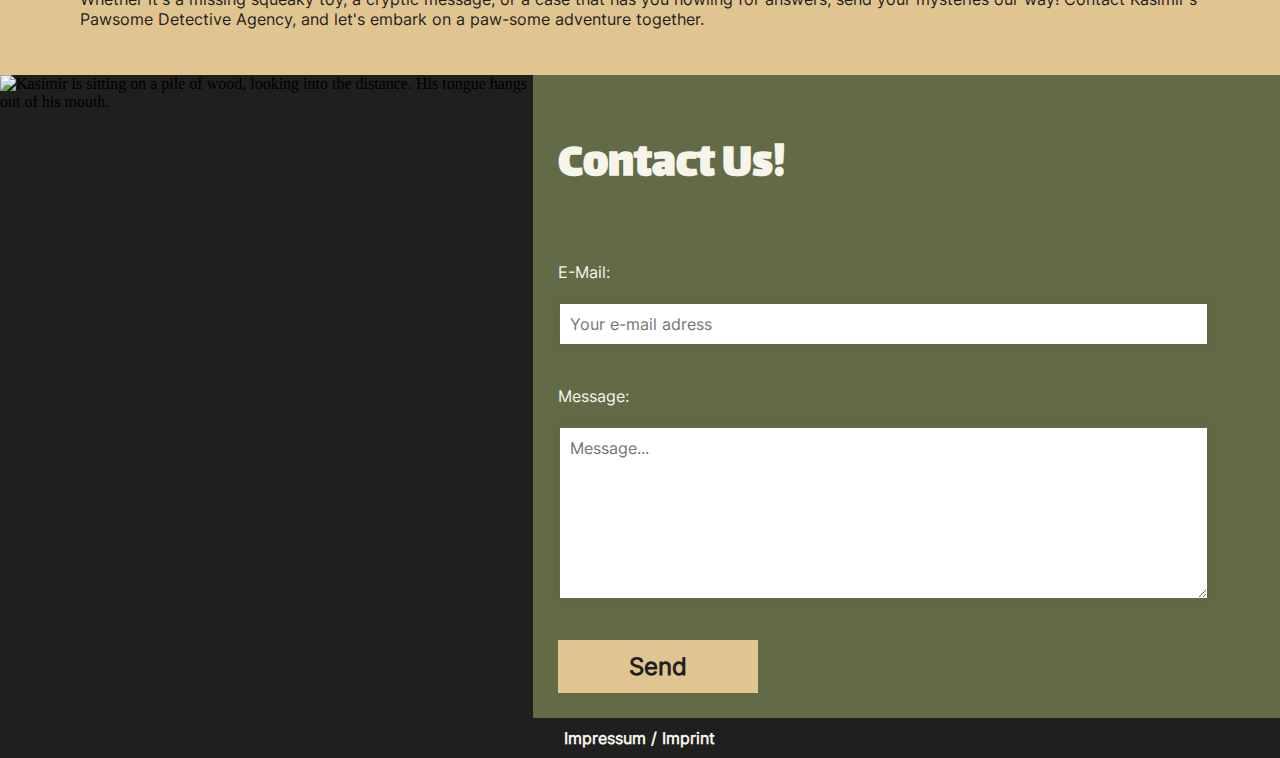
==== commit 119269fc: "fix Label seems to drop in line with the input" ====
--- a/index.html
+++ b/index.html
@@ -200,7 +200,7 @@
 			<picture class="pic2">
 				<source media="(max-width: 799px)" srcset="assets/img/kasimir-trees.avif" type="image/avif">
 				<source media="(min-width: 800px)" srcset="assets/img/kasimir-trees-desktop.avif" type="image/avif">
-				<img src="assets/img/kasimir-tent-small.jpg" alt="Kasimir is sitting on a pile of wood, looking into the distance. His tongue hangs out of his mouth." />
+				<img src="assets/img/kasimir-tent-small.jpg" alt="Kasimir is sitting on a pile of wood, looking into the distance. His tongue hangs out of his mouth.">
 			</picture>
 			<footer class="footer">
 				<a href="imprint.html" target="_blank">Impressum / Imprint</a>
--- a/assets/css/style.css
+++ b/assets/css/style.css
@@ -504,7 +504,7 @@
 	transform: rotate(180deg)
 }
 
-/* Input Fields and Labels */
+/* Input Fields, Labels and Form element */
 
 input,
 textarea,
@@ -530,6 +530,11 @@
 
 input:focus {
 	border-color: var(--color-background-dark);
+}
+
+form {
+	display: flex;
+	flex-direction: column;
 }
 
 textarea {
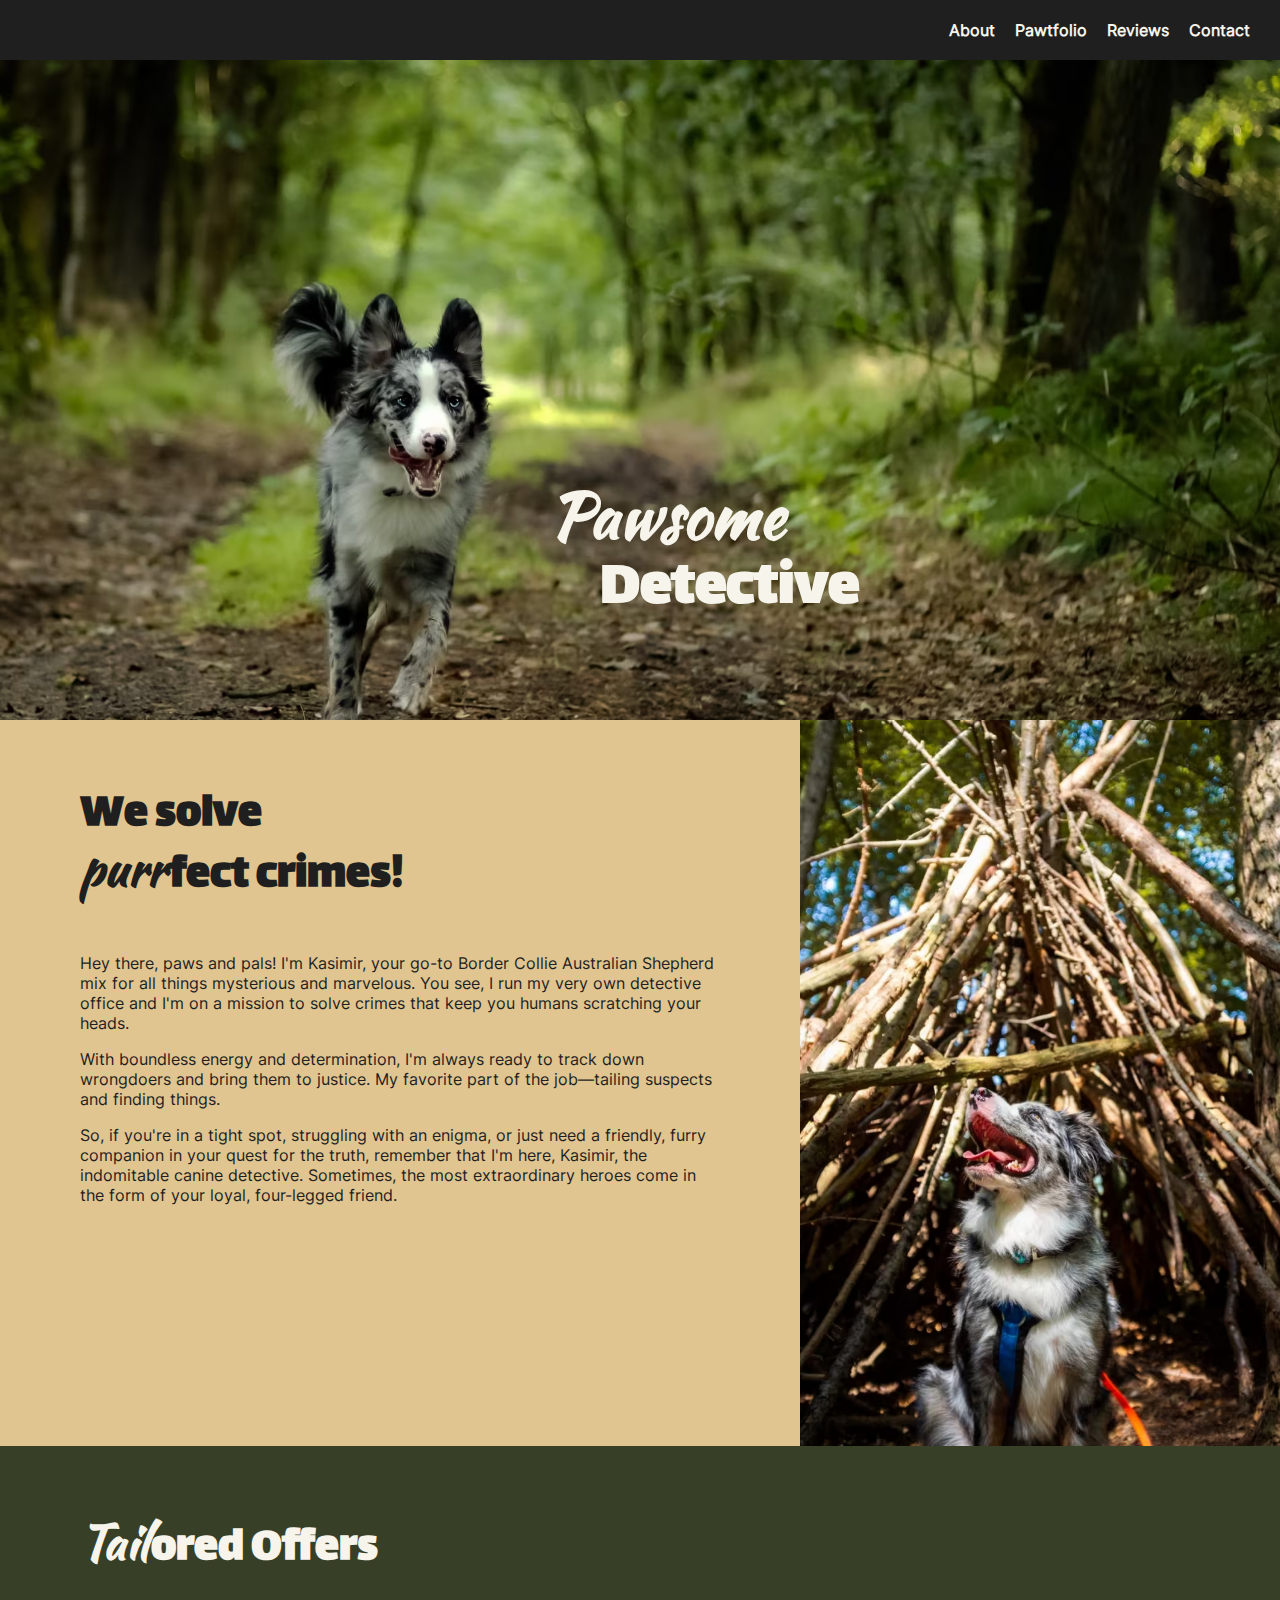
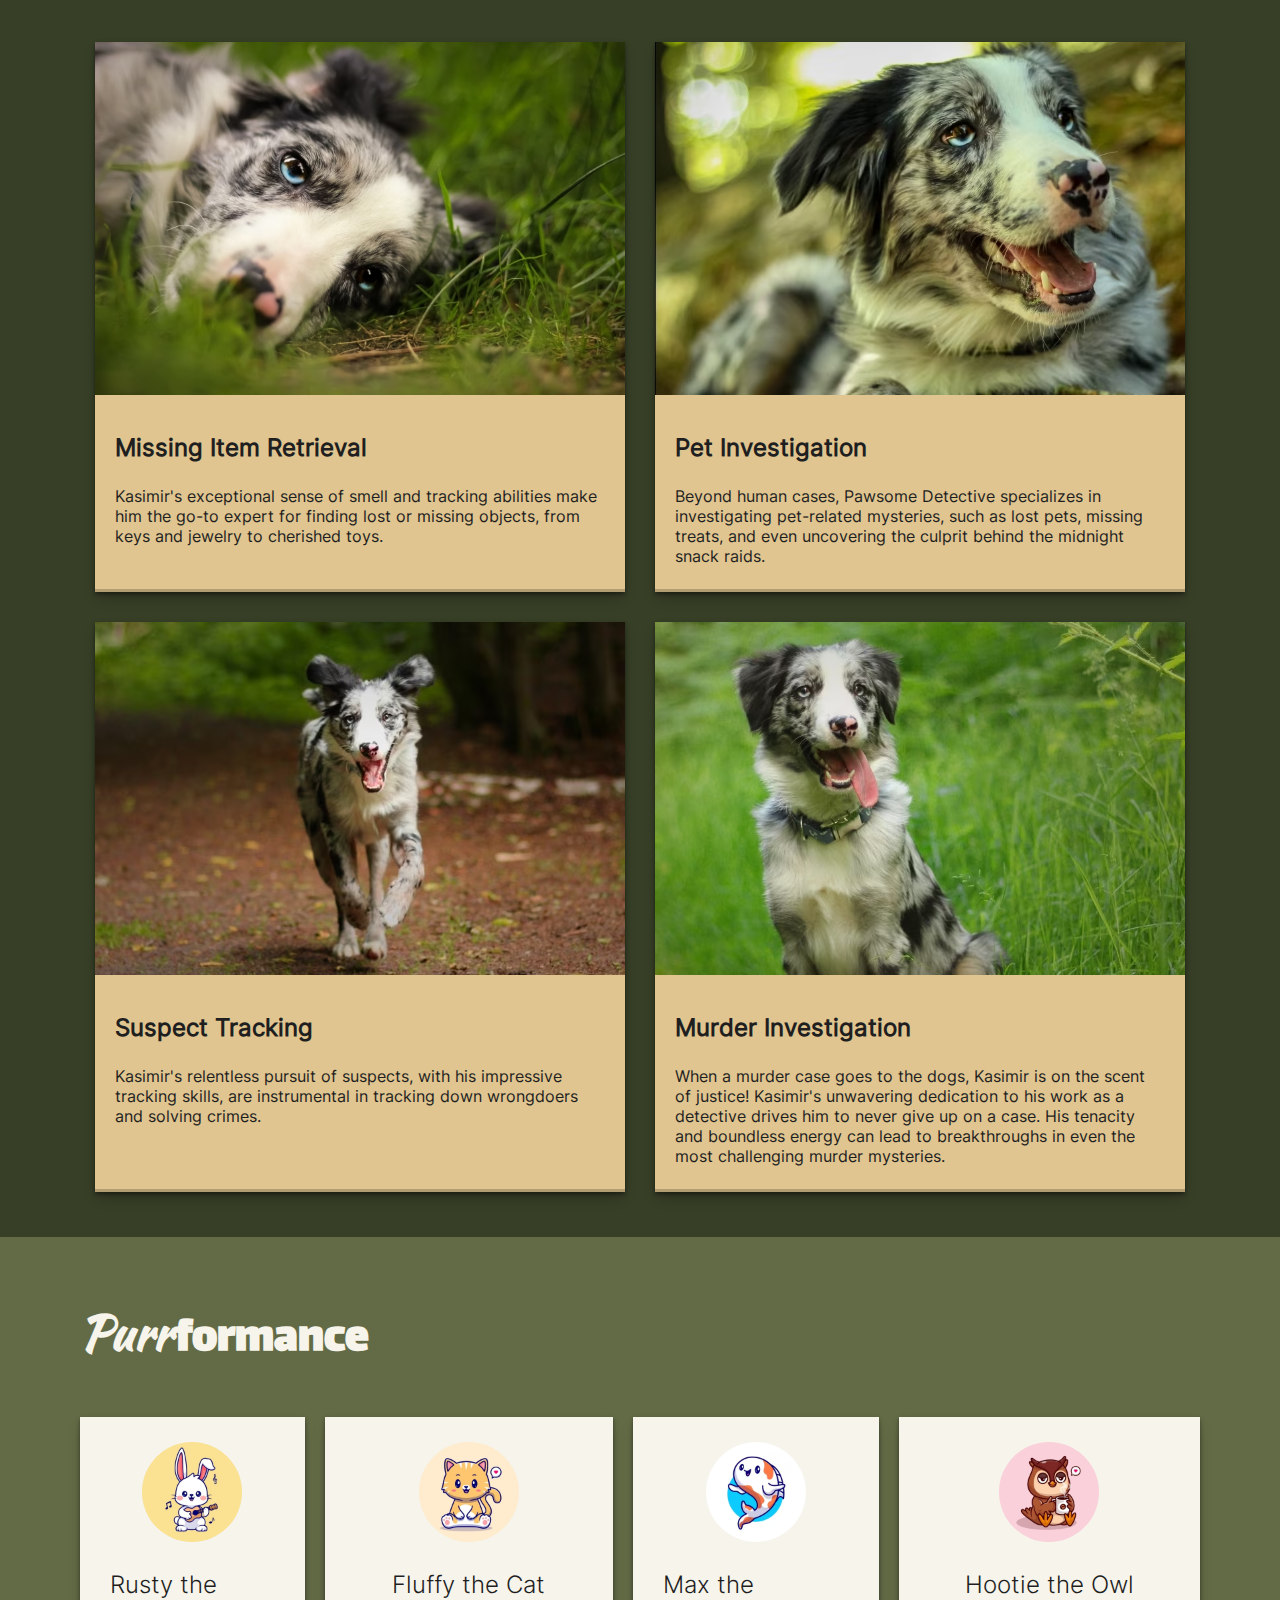
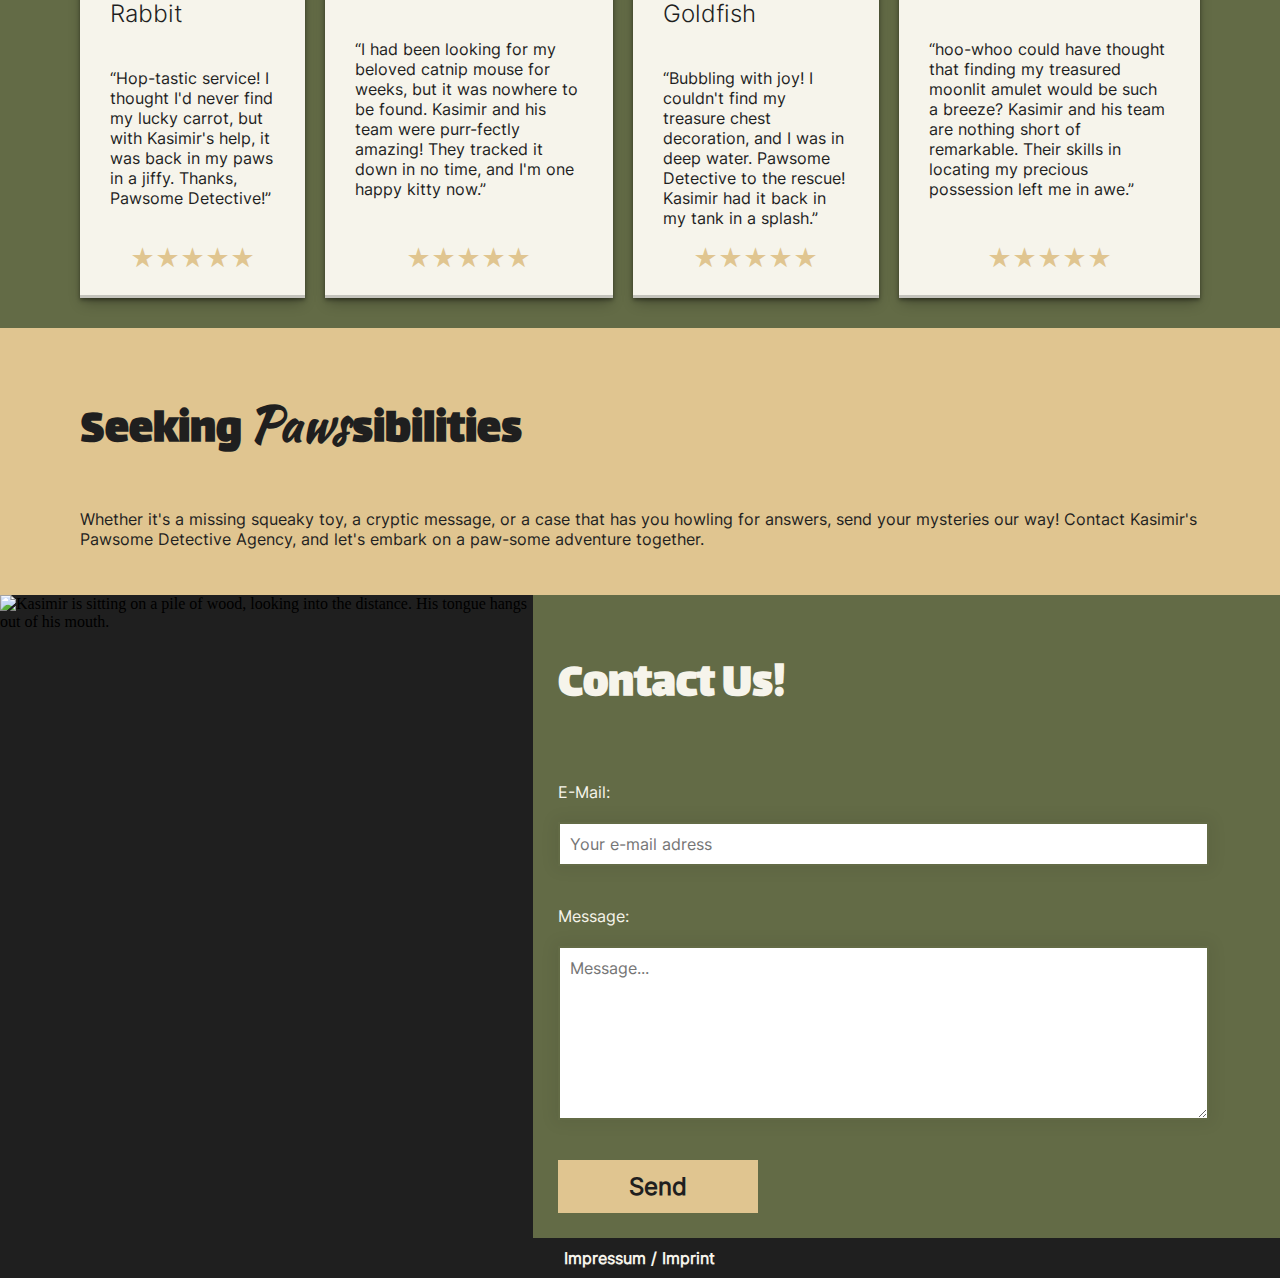
==== commit 217ab89b: "update portfolio cards to new design" ====
--- a/index.html
+++ b/index.html
@@ -12,6 +12,7 @@
 <body>
 	<div class="center">
 		<div class="grid">
+			<!-- Navigation -->
 			<header class="navigation">
 				<nav>
 					<ul>
@@ -22,9 +23,11 @@
 					</ul>
 				</nav>
 			</header>
+			<!--Header-->
 			<section class="header">
 				<h1><span class="written-font">Pawsome</span><br><span class="offset">Detective</span></h1>
 			</section>
+			<!--About Section-->
 			<div class="about row">
 				<section id="about" class="color-light w50">
 					<h2>We solve <br><span class="written-font">purr</span>fect crimes!</h2>
@@ -41,16 +44,23 @@
 					</picture>
 				</div>
 			</div>
+			<!--Portfolio Section-->
 			<section id="pawtfolio" class="offers color-dark">
 				<h2><span class="written-font">Tail</span>ored Offers</h2>
 				<div class="tile">
-					<div class="color-light card card1">
+					<div class="color-light card">
+						<div class="desktop card-img">
+							<img src="assets/img/kasimir-head.avif">
+						</div>
 						<div class="card-inside">
 							<h3>Missing Item Retrieval</h3>
 							<p>Kasimir's exceptional sense of smell and tracking abilities make him the go-to expert for finding lost or missing objects, from keys and jewelry to cherished toys.</p>
 						</div>
 					</div>
-					<div class="color-light card card3">
+					<div class="color-light card">
+						<div class="desktop">
+							<img src="assets/img/kasimir-laying.avif">
+						</div>
 						<div class="card-inside">
 							<h3>Pet Investigation</h3>
 							<p>Beyond human cases, Pawsome Detective specializes in investigating pet-related mysteries, such as lost pets, missing treats, and even uncovering the culprit behind the midnight snack raids.</p>
@@ -58,13 +68,19 @@
 					</div>
 				</div>
 				<div class="tile">
-					<div class="color-light card card2">
+					<div class="color-light card">
+						<div class="desktop">
+							<img src="assets/img/kasimir-running.avif">
+						</div>
 						<div class="card-inside">
 							<h3>Suspect Tracking</h3>
 							<p>Kasimir's relentless pursuit of suspects, with his impressive tracking skills, are instrumental in tracking down wrongdoers and solving crimes.</p>
 						</div>
 					</div>
-					<div class="color-light card card4">
+					<div class="color-light card">
+						<div class="desktop">
+							<img src="assets/img/kasimir-sitting.avif">
+						</div>
 						<div class="card-inside">
 							<h3>Murder Investigation</h3>
 							<p>When a murder case goes to the dogs, Kasimir is on the scent of justice! Kasimir's unwavering dedication to his work as a detective drives him to never give up on a case. His tenacity and boundless energy can lead to breakthroughs in even the most challenging murder mysteries.</p>
@@ -72,6 +88,7 @@
 					</div>
 				</div>
 			</section>
+			<!--Reviews Mobile-->
 			<section id="reviews" class="reviews color-base">
 				<h2><span class="written-font">Purr</span>formance</h2>
 				<div id="slider" class="mobile">
@@ -142,6 +159,7 @@
 						<label for="slide4"></label>
 					</div>
 				</div>
+				<!--Reviews Desktop-->
 				<div class="desktop">
 					<div class="review-container">
 						<div class="review-card">
@@ -183,12 +201,14 @@
 					</div>
 				</div>
 			</section>
+			<!--Call to Action fpr Mailform-->
 			<section id="contact" class="contact-text color-light">
 				<h2>Seeking <span class="written-font">Paws</span>sibilities</h2>
 				<p>Whether it's a missing squeaky toy, a cryptic message, or a case that has you howling for answers, send your mysteries our way! Contact Kasimir's Pawsome Detective Agency, and let's embark on a paw-some adventure together.</p>
 			</section>
 			<section class="contact-form color-base flex-col">
 				<h2>Contact Us!</h2>
+				<!--Mailform-->
 				<form method="POST" action="https://formdump.codeinstitute.net/">
 					<label for="mailform">E-Mail:</label>
 					<input type="email" id="mailform" placeholder="Your e-mail adress" required>
@@ -202,6 +222,7 @@
 				<source media="(min-width: 800px)" srcset="assets/img/kasimir-trees-desktop.avif" type="image/avif">
 				<img src="assets/img/kasimir-tent-small.jpg" alt="Kasimir is sitting on a pile of wood, looking into the distance. His tongue hangs out of his mouth.">
 			</picture>
+			<!--Footer-->
 			<footer class="footer">
 				<a href="imprint.html" target="_blank">Impressum / Imprint</a>
 			</footer>
--- a/assets/css/style.css
+++ b/assets/css/style.css
@@ -187,6 +187,7 @@
 /* Navbar */
 nav {
 	align-items: center;
+	justify-content: center;
 	background-color: var(--color-text-dark);
 	display: flex;
 	height: 60px;
@@ -417,7 +418,6 @@
 	.card {
 		margin: 15px 15px;
 		width: 50%;
-		background-size: cover;
 		min-height: 300px;
 	}
 
@@ -425,32 +425,8 @@
 		height: 95%;
 	}
 
-	.card1 {
-		background-image: url("../img/kasimir-head.avif"), url("../img/kasimir-head.jpg");
-	}
-
-	.card2 {
-		background-image: url("../img/kasimir-running.avif"), url("../img/kasimir-running.jpg");
-	}
-
-	.card3 {
-		background-image: url("../img/kasimir-laying.avif"), url("../img/kasimir-laying.jpg");
-	}
-
-	.card4 {
-		background-image: url("../img/kasimir-sitting.avif"), url("../img/kasimir-sitting.jpg");
-	}
-
-	.card-inside {
-		opacity: 0;
-	}
-
-	.card-inside:hover {
-		opacity: 1;
-	}
-
-	.card-inside:hover {
-		background-color: var(--color-background-light);
+	.card-img {
+
 	}
 }
 
